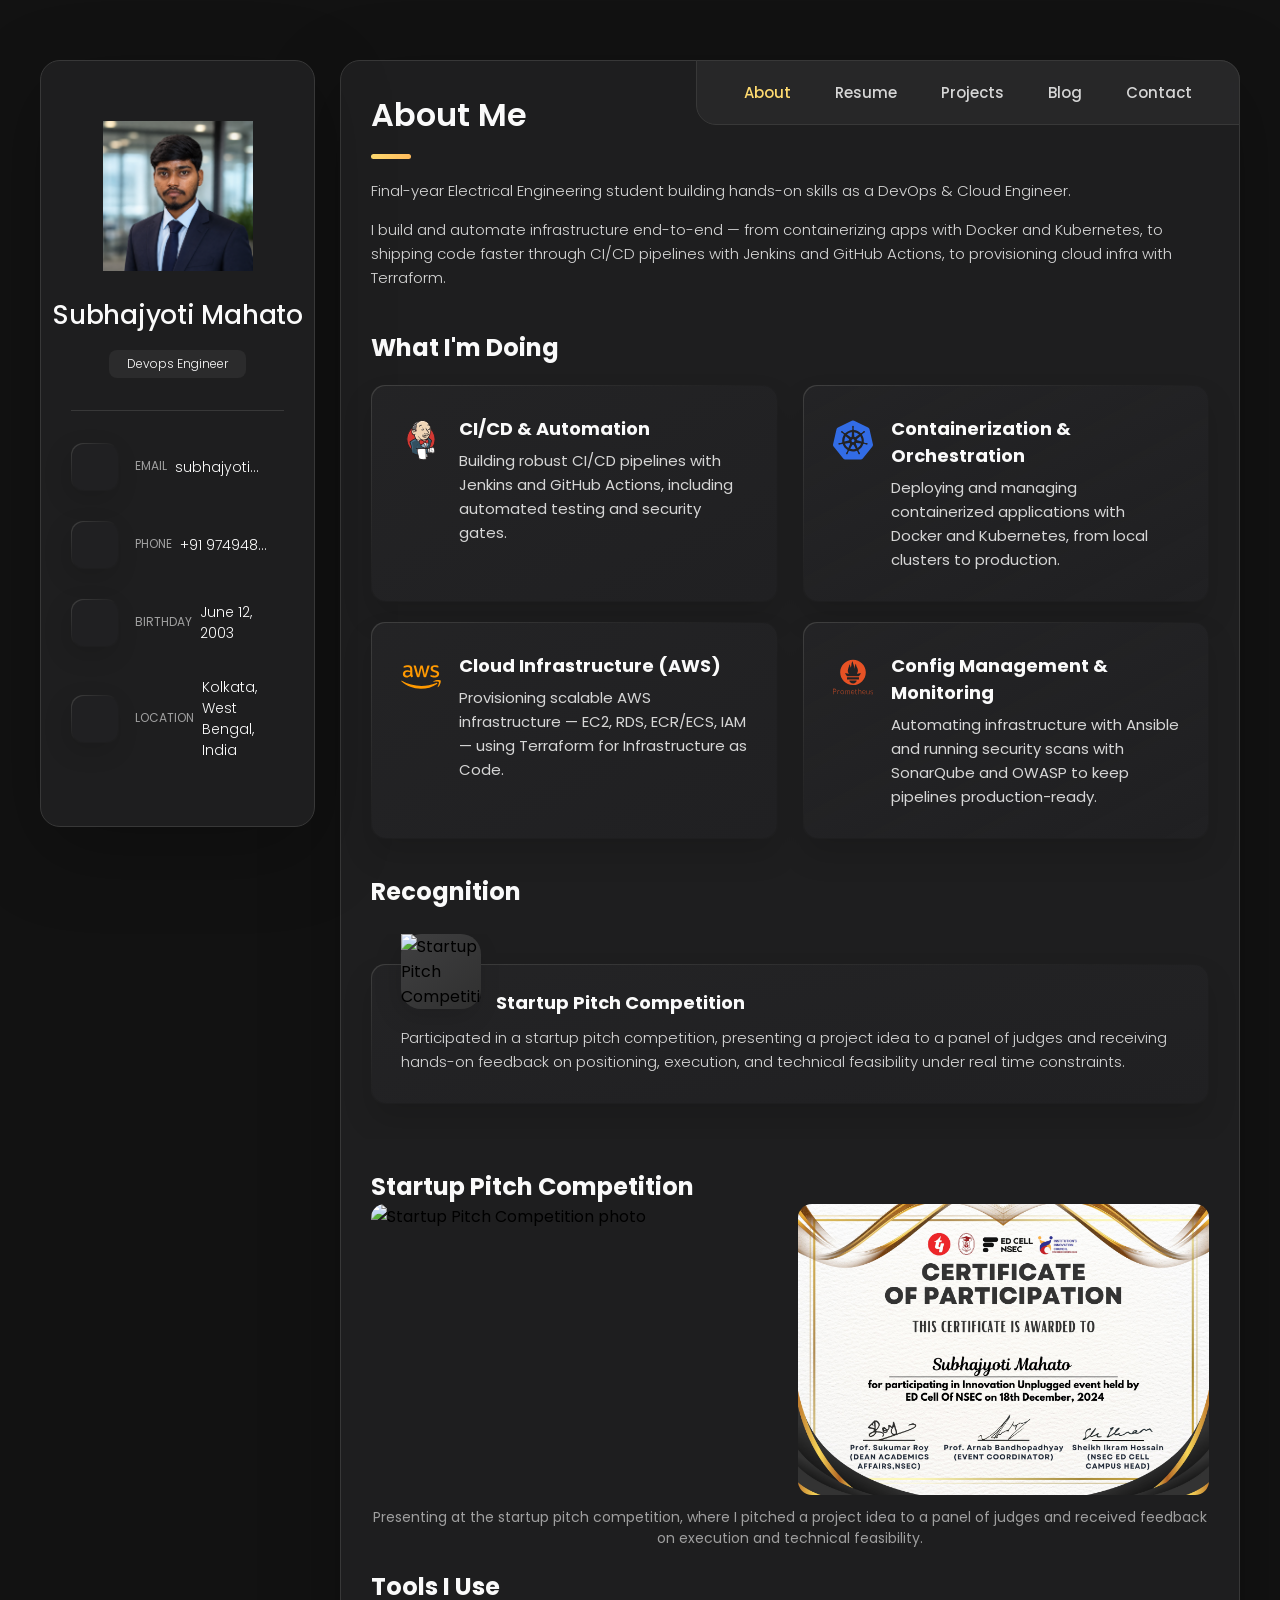
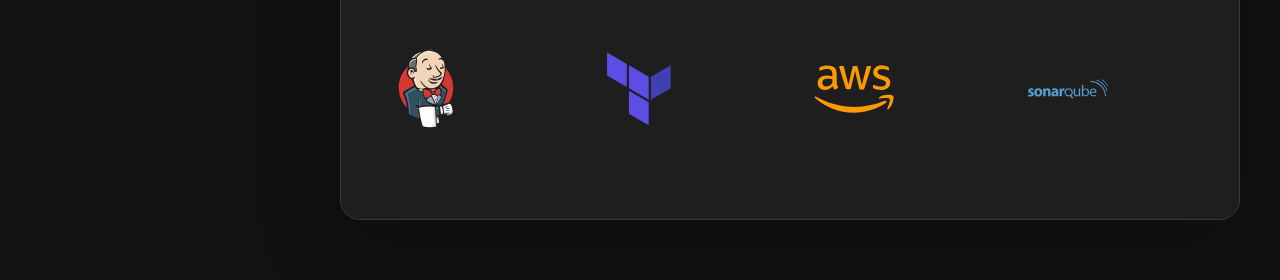
==== vcard-personal-portfolio/index.html @ 26a9a324 "Initial commit" ====
<!DOCTYPE html>
<html lang="en">

<head>
  <meta charset="UTF-8">
  <meta http-equiv="X-UA-Compatible" content="IE=edge">
  <meta name="viewport" content="width=device-width, initial-scale=1.0">
  <title>Subhajyoti Mahato - Personal Portfolio</title>

  <!--
    - favicon
  -->
  <link rel="shortcut icon" href="./assets/images/DP.png" type="image/x-icon">

  <!--
    - custom css link
  -->
  <link rel="stylesheet" href="./assets/css/style.css">

  <!--
    - google font link
  -->
  <link rel="preconnect" href="https://fonts.googleapis.com">
  <link rel="preconnect" href="https://fonts.gstatic.com" crossorigin>
  <link href="https://fonts.googleapis.com/css2?family=Poppins:wght@300;400;500;600&display=swap" rel="stylesheet">
</head>

<body>

  <!--
    - #MAIN
  -->

  <main>

    <!--
      - #SIDEBAR
    -->

    <aside class="sidebar" data-sidebar>

      <div class="sidebar-info">

        <figure class="avatar-box">
          <img src="./assets/images/DP.png" alt="Subhajyoti Mahato" width="80">
        </figure>

        <div class="info-content">
          <h1 class="name" title="Subhajyoti Mahato">Subhajyoti Mahato</h1>

          <p class="title">Devops Engineer</p>
        </div>

        <button class="info_more-btn" data-sidebar-btn>
          <span>Show Contacts</span>

          <ion-icon name="chevron-down"></ion-icon>
        </button>

      </div>

      <div class="sidebar-info_more">

        <div class="separator"></div>

        <ul class="contacts-list">

          <li class="contact-item">

            <div class="icon-box">
              <ion-icon name="mail-outline"></ion-icon>
            </div>

            <div class="contact-info">
              <p class="contact-title">Email</p>

              <a href="mailto:subhajyotimahatoofficial@gmail.com" class="contact-link">subhajyotimahatoofficial@gmail.com</a>

              <button class="copy-btn" onclick="copyEmail(this)" aria-label="Copy email address">
                <ion-icon name="copy-outline"></ion-icon>
              </button>
            </div>

          </li>

          <li class="contact-item">

            <div class="icon-box">
              <ion-icon name="phone-portrait-outline"></ion-icon>
            </div>

            <div class="contact-info">
              <p class="contact-title">Phone</p>

              <a href="tel:+919749483352" class="contact-link">+91 9749483352</a>

              <button class="copy-btn" onclick="copyPhone(this)" aria-label="Copy phone number">
                <ion-icon name="copy-outline"></ion-icon>
              </button>
            </div>

          </li>

          <li class="contact-item">

            <div class="icon-box">
              <ion-icon name="calendar-outline"></ion-icon>
            </div>

            <div class="contact-info">
              <p class="contact-title">Birthday</p>

              <time datetime="2003-06-12">June 12, 2003</time>
            </div>

          </li>

          <li class="contact-item">

            <div class="icon-box">
              <ion-icon name="location-outline"></ion-icon>
            </div>

            <div class="contact-info">
              <p class="contact-title">Location</p>

              <address>Kolkata, West Bengal, India</address>
            </div>

          </li>

        </ul>

        <div class="separator"></div>

        <ul class="social-list">

          <li class="social-item">
            <a href="https://github.com/Subhajyotioo7" target="_blank" class="social-link">
              <ion-icon name="logo-github"></ion-icon>
            </a>
          </li>

          <li class="social-item">
            <a href="https://www.linkedin.com/in/subhajyoti-mahato-24a355325/" target="_blank" class="social-link">
              <ion-icon name="logo-linkedin"></ion-icon>
            </a>
          </li>

          <li class="social-item">
            <a href="https://x.com/your-x-username" target="_blank" class="social-link">
              <ion-icon name="logo-twitter"></ion-icon>
            </a>
          </li>

        </ul>

      </div>

    </aside>





    <!--
      - #main-content
    -->

    <div class="main-content">

      <!--
        - #NAVBAR
      -->

      <nav class="navbar">

        <ul class="navbar-list">

          <li class="navbar-item">
            <button class="navbar-link  active" data-nav-link>About</button>
          </li>

          <li class="navbar-item">
            <button class="navbar-link" data-nav-link>Resume</button>
          </li>

          <li class="navbar-item">
            <button class="navbar-link" data-nav-link>Projects</button>
          </li>

          <li class="navbar-item">
            <button class="navbar-link" data-nav-link>Blog</button>
          </li>

          <li class="navbar-item">
            <button class="navbar-link" data-nav-link>Contact</button>
          </li>

        </ul>

      </nav>





      <!--
        - #ABOUT
      -->

      <article class="about  active" data-page="about">

        <header>
          <h2 class="h2 article-title">About me</h2>
        </header>

        <section class="about-text">
          <p>
            Final-year Electrical Engineering student building hands-on skills as a DevOps & Cloud Engineer.
          </p>

          <p>
            I build and automate infrastructure end-to-end — from containerizing apps with Docker and Kubernetes, to 
            shipping code faster through CI/CD pipelines with
            Jenkins and GitHub Actions, to provisioning cloud infra with Terraform.
          </p>
        </section>


        <!--
          - service
        -->

        <section class="service">

          <h3 class="h3 service-title">What i'm doing</h3>

          <ul class="service-list">

            <li class="service-item">

              <div class="service-icon-box">
                <img src="./assets/images/icon-cicd.svg" alt="CI/CD icon" width="40">
              </div>

              <div class="service-content-box">
                <h4 class="h4 service-item-title">CI/CD & Automation</h4>

                <p class="service-item-text">
                  Building robust CI/CD pipelines with Jenkins and GitHub Actions, including automated testing and security gates.
                </p>
              </div>

            </li>

            <li class="service-item">

              <div class="service-icon-box">
                <img src="./assets/images/icon-docker.svg" alt="Docker and Kubernetes icon" width="40">
              </div>

              <div class="service-content-box">
                <h4 class="h4 service-item-title">Containerization & Orchestration</h4>

                <p class="service-item-text">
                  Deploying and managing containerized applications with Docker and Kubernetes, from local clusters to production.
                </p>
              </div>

            </li>

            <li class="service-item">

              <div class="service-icon-box">
                <img src="./assets/images/icon-aws.svg" alt="AWS cloud icon" width="40">
              </div>

              <div class="service-content-box">
                <h4 class="h4 service-item-title">Cloud Infrastructure (AWS)</h4>

                <p class="service-item-text">
                  Provisioning scalable AWS infrastructure — EC2, RDS, ECR/ECS, IAM — using Terraform for Infrastructure as Code.
                </p>
              </div>

            </li>

            <li class="service-item">

              <div class="service-icon-box">
                <img src="./assets/images/icon-ansible.svg" alt="Ansible automation icon" width="40">
              </div>

              <div class="service-content-box">
                <h4 class="h4 service-item-title">Config Management & Monitoring</h4>

                <p class="service-item-text">
                  Automating infrastructure with Ansible and running security scans with SonarQube and OWASP to keep pipelines production-ready.
                </p>
              </div>

            </li>

          </ul>

        </section>


        <!--
          - testimonials
        -->

        <section class="testimonials">

          <h3 class="h3 testimonials-title">Recognition</h3>

          <ul class="testimonials-list has-scrollbar">

            <li class="testimonials-item">
              <div class="content-card" data-testimonials-item>

                <figure class="testimonials-avatar-box">
                  <img src="./assets/images/pitch-cert.jpg" alt="Startup Pitch Competition" width="60" data-testimonials-avatar>
                </figure>

                <h4 class="h4 testimonials-item-title" data-testimonials-title>Startup Pitch Competition</h4>

                <div class="testimonials-text" data-testimonials-text>
                  <p>
                    Participated in a startup pitch competition, presenting a project idea to a panel of judges and receiving hands-on feedback on positioning, execution, and technical feasibility under real time constraints.
                  </p>
                </div>

              </div>
            </li>

          </ul>

        </section>


        <!--
          - testimonials modal
        -->

        <div class="modal-container" data-modal-container>

          <div class="overlay" data-overlay></div>

          <section class="testimonials-modal">

            <button class="modal-close-btn" data-modal-close-btn>
              <ion-icon name="close-outline"></ion-icon>
            </button>

            <div class="modal-img-wrapper">
              <figure class="modal-avatar-box">
                <img src="./assets/images/certificate.jpg" alt="Startup Pitch Competition" width="80" data-modal-img>
              </figure>

              <img src="./assets/images/icon-quote.svg" alt="quote icon">
            </div>

            <div class="modal-content">

              <h4 class="h3 modal-title" data-modal-title>Startup Pitch Competition</h4>

              <time datetime="2026-08-15">2026</time>

              <div data-modal-text>
                <p>
                  Participated in a startup pitch competition, presenting a project idea to a panel of judges and receiving hands-on feedback on positioning, execution, and technical feasibility under real time constraints.
                </p>
              </div>

            </div>

          </section>

        </div>

        <!--
          - poto section
        -->

        <section class="pitch-photo">

          <h3 class="h3 pitch-photo-title">Startup Pitch Competition</h3>

          <div class="pitch-photo-grid">

            <figure class="pitch-photo-box">
              <img src="./assets/images/pitch-photo.jpg" alt="Startup Pitch Competition photo" loading="lazy">
            </figure>

            <figure class="pitch-photo-box">
              <img src="./assets/images/certificate.jpg" alt="Startup Pitch Competition certificate" loading="lazy">
            </figure>

          </div>

          <p class="pitch-photo-text">
            Presenting at the startup pitch competition, where I pitched a project idea to a panel of judges and received feedback on execution and technical feasibility.
          </p>

        </section>


        <!--
          - clients
        -->

        <section class="clients">

          <h3 class="h3 clients-title">Tools I Use</h3>

          <ul class="clients-list has-scrollbar">

            <li class="clients-item">
              <a href="#">
                <img src="./assets/images/icon-cicd.svg" alt="client logo">
              </a>
            </li>

            <li class="clients-item">
              <a href="#">
                <img src="./assets/images/terraform.svg" alt="client logo">
              </a>
            </li>

            <li class="clients-item">
              <a href="#">
                <img src="./assets/images/icon-aws.svg" alt="client logo">
              </a>
            </li>

            <li class="clients-item">
              <a href="#">
                <img src="./assets/images/sonarqube.svg" alt="client logo">
              </a>
            </li>

            <li class="clients-item">
              <a href="#">
                <img src="./assets/images/git.svg" alt="client logo">
              </a>
            </li>

            <li class="clients-item">
              <a href="#">
                <img src="./assets/images/docker.svg" alt="client logo">
              </a>
            </li>

            <li class="clients-item">
              <a href="#">
                <img src="./assets/images/ansible.svg" alt="client logo">
              </a>
            </li>

            <li class="clients-item">
              <a href="#">
                <img src="./assets/images/grafana.svg" alt="client logo">
              </a>
            </li>

            <li class="clients-item">
              <a href="#">
                <img src="./assets/images/gitlab.svg" alt="client logo">
              </a>
            </li>

          </ul>

        </section>

      </article>





      <!--
        - #RESUME
      -->

      <article class="resume" data-page="resume">

        <header>
          <h2 class="h2 article-title">Resume</h2>
        </header>

        <section class="timeline">

          <div class="title-wrapper">
            <div class="icon-box">
              <ion-icon name="book-outline"></ion-icon>
            </div>

            <h3 class="h3">Education</h3>
          </div>

          <ol class="timeline-list">

            <li class="timeline-item">

              <h4 class="h4 timeline-item-title">Netaji Subhash Engineering College</h4>

              <span>2023 — 2027</span>

              <p class="timeline-text">
                B.Tech in Electrical Engineering, MAKAUT.  self-driven focus on DevOps and cloud infrastructure.
                exceptur.
              </p>

            </li>


          </ol>

        </section>

        <section class="timeline">

          <div class="title-wrapper">
            <div class="icon-box">
              <ion-icon name="book-outline"></ion-icon>
            </div>

            <h3 class="h3">Experience</h3>
          </div>

          <ol class="timeline-list">

            <li class="timeline-item">

              <h4 class="h4 timeline-item-title">Full-Stack & DevOps Projects</h4>

              <span>2025 — Present</span>

              <p class="timeline-text">
                Built and deployed a real-time MERN chat app on Kubernetes (3-tier architecture), a Jenkins 
                CI/CD pipeline with SonarQube/OWASP scanning, and a Terraform + GitHub Actions pipeline
                 for AWS EC2.
              </p>

            </li>

            <li class="timeline-item">

              <h4 class="h4 timeline-item-title">Self-Initiated Builds</h4>

              <span>2024 — 2025</span>

              <p class="timeline-text">
                Developed Django + React projects, Ansible automation for AWS EC2 worker nodes, and 
                infrastructure-as-code deployments using S3 remote state and DynamoDB locking.
              </p>

            </li>


          </ol>

        </section>

        <section class="skill">

          <h3 class="h3 skills-title">My skills</h3>

          <ul class="skills-list content-card">

            <li class="skills-item">

              <div class="title-wrapper">
                <h5 class="h5">Docker & Kubernetes</h5>
                <data value="85">85%</data>
              </div>

              <div class="skill-progress-bg">
                <div class="skill-progress-fill" style="width: 85%;"></div>
              </div>

            </li>

            <li class="skills-item">

              <div class="title-wrapper">
                <h5 class="h5">CI/CD (Jenkins, GitHub Actions)</h5>
                <data value="80">80%</data>
              </div>

              <div class="skill-progress-bg">
                <div class="skill-progress-fill" style="width: 80%;"></div>
              </div>

            </li>

            <li class="skills-item">

              <div class="title-wrapper">
                <h5 class="h5">AWS Cloud (EC2, RDS, ECR/ECS/EKS, IAM)</h5>
                <data value="75">75%</data>
              </div>

              <div class="skill-progress-bg">
                <div class="skill-progress-fill" style="width: 75%;"></div>
              </div>

            </li>

            <li class="skills-item">

              <div class="title-wrapper">
                <h5 class="h5">Terraform & Ansible</h5>
                <data value="70">70%</data>
              </div>

              <div class="skill-progress-bg">
                <div class="skill-progress-fill" style="width: 70%;"></div>
              </div>

            </li>

          </ul>

        </section>

      </article>





      <!--
        - #projects Section
      -->

      <article class="projects" data-page="projects">

        <header>
          <h2 class="h2 article-title">Projects</h2>
        </header>

        <section class="projects">

          <ul class="filter-list">

            <li class="filter-item">
              <button class="active" data-filter-btn>All</button>
            </li>

            <li class="filter-item">
              <button data-filter-btn>CI/CD</button>
            </li>

            <li class="filter-item">
              <button data-filter-btn>Cloud & Infra</button>
            </li>

            <li class="filter-item">
              <button data-filter-btn>Containers</button>
            </li>

          </ul>

          <div class="filter-select-box">

            <button class="filter-select" data-select>

              <div class="select-value" data-selecct-value>Select category</div>

              <div class="select-icon">
                <ion-icon name="chevron-down"></ion-icon>
              </div>

            </button>

            <ul class="select-list">

              <li class="select-item">
                <button data-select-item>All</button>
              </li>

              <li class="select-item">
                <button data-select-item>CI/CD</button>
              </li>

              <li class="select-item">
                <button data-select-item>Cloud & Infra</button>
              </li>

              <li class="select-item">
                <button data-select-item>Containers</button>
              </li>

            </ul>

          </div>

          <ul class="project-list">

            <li class="project-item active" data-filter-item data-category="containers">
              <div class="project-card"
                  data-modal-trigger
                  data-title="Full-Stack Chat App"
                  data-desc="A real-time chat application built with the MERN stack, deployed on Kubernetes using kind. Features live messaging, authentication, and containerized microservices architecture."
                  data-github="https://github.com/Subhajyotioo7/full-stack_chatApp"
                  data-live="https://full-stack-chat-app-xi.vercel.app/">

                <figure class="project-img">
                  <div class="project-item-icon-box">
                    <a href="https://full-stack-chat-app-xi.vercel.app/" target="_blank" rel="noopener noreferrer" title="Live Demo">
                      <ion-icon name="eye-outline"></ion-icon>
                    </a>
                    <a href="https://github.com/Subhajyotioo7/full-stack_chatApp" target="_blank" rel="noopener noreferrer" title="GitHub Repo">
                      <ion-icon name="logo-github"></ion-icon>
                    </a>
                  </div>

                  <img src="./assets/images/project-1-chat.png" alt="full-stack chat app" loading="lazy">
                </figure>

                <h3 class="project-title">Full-Stack Chat App</h3>
                <p class="project-category">Containers</p>

              </div>
            </li>

          </ul>

          <!-- Modal (place once, outside the project-list, near end of body) -->
          <div class="project-modal" data-project-modal>
            <div class="project-modal-overlay" data-modal-close></div>
            <div class="project-modal-content">
              <button class="project-modal-close" data-modal-close>
                <ion-icon name="close-outline"></ion-icon>
              </button>

              <h3 class="project-modal-title" data-modal-title>Title</h3>
              <p class="project-modal-desc" data-modal-desc>Description</p>

              <div class="project-modal-links">
                <a href="#" class="modal-btn github-btn" data-modal-github target="_blank" rel="noopener noreferrer">
                  <ion-icon name="logo-github"></ion-icon>
                  <span>GitHub</span>
                </a>
                <a href="#" class="modal-btn live-btn" data-modal-live target="_blank" rel="noopener noreferrer">
                  <ion-icon name="open-outline"></ion-icon>
                  <span>Live Demo</span>
                </a>
              </div>
            </div>
          </div>

        </section>

      </article>

      <!--
        - #BLOG
      -->

      <article class="blog" data-page="blog">

        <header>
          <h2 class="h2 article-title">Blog</h2>
        </header>

        <section class="blog-posts">

          <ul class="blog-posts-list">


            <li class="blog-post-item">
              <a href="https://blog-pci-dss-cicd-pipeline.blogspot.com/" target="_blank" rel="noopener noreferrer">

                <figure class="blog-banner-box">
                  <img src="./assets/images/blog-1.jpg" alt="Building a PCI-DSS Compliant CI/CD Pipeline" loading="lazy">
                </figure>

                <div class="blog-content">

                  <div class="blog-meta">
                    <p class="blog-category">DevOps</p>

                    <span class="dot"></span>

                    <time datetime="2026-08-17">Aug 17, 2026</time>
                  </div>

                  <h3 class="h3 blog-item-title">Building a PCI-DSS Compliant CI/CD Pipeline</h3>

                  <p class="blog-text">
                    Designing a production-grade CI/CD pipeline with blue-green deployments, SAST/DAST gates, and RBI/PCI-DSS compliance mapping for a fintech banking system.
                  </p>

                </div>

              </a>
            </li>


          </ul>

        </section>

      </article>





      <!--
        - #CONTACT
      -->

      <article class="contact" data-page="contact">

        <header>
          <h2 class="h2 article-title">Contact</h2>
        </header>


        <section class="contact-form">

          <h3 class="h3 form-title">Contact Form</h3>

          <form action="#" class="form" data-form>

            <div class="input-wrapper">
              <input type="text" name="fullname" class="form-input" placeholder="Full name" required data-form-input>

              <input type="email" name="email" class="form-input" placeholder="Email address" required data-form-input>
            </div>

            <textarea name="message" class="form-input" placeholder="Your Message" required data-form-input></textarea>

            <button class="form-btn" type="submit" disabled data-form-btn>
              <ion-icon name="paper-plane"></ion-icon>
              <span>Send Message</span>
            </button>

          </form>


        </section>

      </article>

    </div>

  </main>






  <!--
    - custom js link
  -->
  <script src="./assets/js/script.js"></script>

  <!--
    - ionicon link
  -->
  <script type="module" src="https://unpkg.com/ionicons@5.5.2/dist/ionicons/ionicons.esm.js"></script>
  <script nomodule src="https://unpkg.com/ionicons@5.5.2/dist/ionicons/ionicons.js"></script>

</body>

</html>
---- vcard-personal-portfolio/assets/css/style.css ----
/*-----------------------------------*\
  #style.css
\*-----------------------------------*/


/**
 * copyright 2022 @codewithsadee
 */





/*-----------------------------------*\
  #CUSTOM PROPERTY
\*-----------------------------------*/

:root {

  /**
   * colors
   */

  /* gradient */

  --bg-gradient-onyx: linear-gradient(
    to bottom right, 
    hsl(240, 1%, 25%) 3%, 
    hsl(0, 0%, 19%) 97%
  );
  --bg-gradient-jet: linear-gradient(
    to bottom right, 
    hsla(240, 1%, 18%, 0.251) 0%, 
    hsla(240, 2%, 11%, 0) 100%
  ), hsl(240, 2%, 13%);
  --bg-gradient-yellow-1: linear-gradient(
    to bottom right, 
    hsl(45, 100%, 71%) 0%, 
    hsla(36, 100%, 69%, 0) 50%
  );
  --bg-gradient-yellow-2: linear-gradient(
    135deg, 
    hsla(45, 100%, 71%, 0.251) 0%, 
    hsla(35, 100%, 68%, 0) 59.86%
  ), hsl(240, 2%, 13%);
  --border-gradient-onyx: linear-gradient(
    to bottom right, 
    hsl(0, 0%, 25%) 0%, 
    hsla(0, 0%, 25%, 0) 50%
  );
  --text-gradient-yellow: linear-gradient(
    to right, 
    hsl(45, 100%, 72%), 
    hsl(35, 100%, 68%)
  );

  /* solid */

  --jet: hsl(0, 0%, 22%);
  --onyx: hsl(240, 1%, 17%);
  --eerie-black-1: hsl(240, 2%, 13%);
  --eerie-black-2: hsl(240, 2%, 12%);
  --smoky-black: hsl(0, 0%, 7%);
  --white-1: hsl(0, 0%, 100%);
  --white-2: hsl(0, 0%, 98%);
  --orange-yellow-crayola: hsl(45, 100%, 72%);
  --vegas-gold: hsl(45, 54%, 58%);
  --light-gray: hsl(0, 0%, 84%);
  --light-gray-70: hsla(0, 0%, 84%, 0.7);
  --bittersweet-shimmer: hsl(0, 43%, 51%);

  /**
   * typography
   */

  /* font-family */
  --ff-poppins: 'Poppins', sans-serif;

  /* font-size */
  --fs-1: 24px;
  --fs-2: 18px;
  --fs-3: 17px;
  --fs-4: 16px;
  --fs-5: 15px;
  --fs-6: 14px;
  --fs-7: 13px;
  --fs-8: 11px;

  /* font-weight */
  --fw-300: 300;
  --fw-400: 400;
  --fw-500: 500;
  --fw-600: 600;

  /**
   * shadow
   */
  
  --shadow-1: -4px 8px 24px hsla(0, 0%, 0%, 0.25);
  --shadow-2: 0 16px 30px hsla(0, 0%, 0%, 0.25);
  --shadow-3: 0 16px 40px hsla(0, 0%, 0%, 0.25);
  --shadow-4: 0 25px 50px hsla(0, 0%, 0%, 0.15);
  --shadow-5: 0 24px 80px hsla(0, 0%, 0%, 0.25);

  /**
   * transition
   */

  --transition-1: 0.25s ease;
  --transition-2: 0.5s ease-in-out;

}





/*-----------------------------------*\
  #RESET
\*-----------------------------------*/

*, *::before, *::after {
  margin: 0;
  padding: 0;
  box-sizing: border-box;
}

a { text-decoration: none; }

li { list-style: none; }

img, ion-icon, a, button, time, span { display: block; }

button {
  font: inherit;
  background: none;
  border: none;
  text-align: left;
  cursor: pointer;
}

input, textarea {
  display: block;
  width: 100%;
  background: none;
  font: inherit;
}

::selection {
  background: var(--orange-yellow-crayola);
  color: var(--smoky-black);
}

:focus { outline-color: var(--orange-yellow-crayola); }

html { font-family: var(--ff-poppins); }

body { background: var(--smoky-black); }





/*-----------------------------------*\
  #REUSED STYLE
\*-----------------------------------*/

.sidebar,
article {
  background: var(--eerie-black-2);
  border: 1px solid var(--jet);
  border-radius: 20px;
  padding: 15px;
  box-shadow: var(--shadow-1);
  z-index: 1;
}

.separator {
  width: 100%;
  height: 1px;
  background: var(--jet);
  margin: 16px 0;
}

.icon-box {
  position: relative;
  background: var(--border-gradient-onyx);
  width: 30px;
  height: 30px;
  border-radius: 8px;
  display: flex;
  justify-content: center;
  align-items: center;
  font-size: 16px;
  color: var(--orange-yellow-crayola);
  box-shadow: var(--shadow-1);
  z-index: 1;
}

.icon-box::before {
  content: "";
  position: absolute;
  inset: 1px;
  background: var(--eerie-black-1);
  border-radius: inherit;
  z-index: -1;
}

.icon-box ion-icon { --ionicon-stroke-width: 35px; }

article { display: none; }

article.active {
  display: block;
  animation: fade 0.5s ease backwards;
}

@keyframes fade {
  0% { opacity: 0; }
  100% { opacity: 1; }
}

.h2,
.h3,
.h4,
.h5 {
  color: var(--white-2);
  text-transform: capitalize;
}

.h2 { font-size: var(--fs-1); }

.h3 { font-size: var(--fs-2); }

.h4 { font-size: var(--fs-4); }

.h5 {
  font-size: var(--fs-7);
  font-weight: var(--fw-500);
}

.article-title {
  position: relative;
  padding-bottom: 7px;
}

.article-title::after {
  content: "";
  position: absolute;
  bottom: 0;
  left: 0;
  width: 30px;
  height: 3px;
  background: var(--text-gradient-yellow);
  border-radius: 3px;
}

.has-scrollbar::-webkit-scrollbar {
  width: 5px; /* for vertical scrollbar */
  height: 5px; /* for horizontal scrollbar */
}

.has-scrollbar::-webkit-scrollbar-track {
  background: var(--onyx);
  border-radius: 5px;
}

.has-scrollbar::-webkit-scrollbar-thumb {
  background: var(--orange-yellow-crayola);
  border-radius: 5px;
}

.has-scrollbar::-webkit-scrollbar-button { width: 20px; }

.content-card {
  position: relative;
  background: var(--border-gradient-onyx);
  padding: 15px;
  padding-top: 45px;
  border-radius: 14px;
  box-shadow: var(--shadow-2);
  cursor: pointer;
  z-index: 1;
}

.content-card::before {
  content: "";
  position: absolute;
  inset: 1px;
  background: var(--bg-gradient-jet);
  border-radius: inherit;
  z-index: -1;
}





/*-----------------------------------*\
  #MAIN
\*-----------------------------------*/

main {
  margin: 15px 12px;
  margin-bottom: 75px;
  min-width: 259px;
}





/*-----------------------------------*\
  #SIDEBAR
\*-----------------------------------*/

.sidebar {
  margin-bottom: 15px;
  max-height: 112px;
  overflow: hidden;
  transition: var(--transition-2);
}

.sidebar.active { max-height: 405px; }

.sidebar-info {
  position: relative;
  display: flex;
  justify-content: flex-start;
  align-items: center;
  gap: 15px;
}

.avatar-box {
  background: var(--bg-gradient-onyx);
  border-radius: 20px;
}

.info-content .name {
  color: var(--white-2);
  font-size: var(--fs-3);
  font-weight: var(--fw-500);
  letter-spacing: -0.25px;
  margin-bottom: 10px;
}

.info-content .title {
  color: var(--white-1);
  background: var(--onyx);
  font-size: var(--fs-8);
  font-weight: var(--fw-300);
  width: max-content;
  padding: 3px 12px;
  border-radius: 8px;
}

.info_more-btn {
  position: absolute;
  top: -15px;
  right: -15px;
  border-radius: 0 15px;
  font-size: 13px;
  color: var(--orange-yellow-crayola);
  background: var(--border-gradient-onyx);
  padding: 10px;
  box-shadow: var(--shadow-2);
  transition: var(--transition-1);
  z-index: 1;
}

.info_more-btn::before {
  content: "";
  position: absolute;
  inset: 1px;
  border-radius: inherit;
  background: var(--bg-gradient-jet);
  transition: var(--transition-1);
  z-index: -1;
}

.info_more-btn:hover,
.info_more-btn:focus { background: var(--bg-gradient-yellow-1); }

.info_more-btn:hover::before,
.info_more-btn:focus::before { background: var(--bg-gradient-yellow-2); }

.info_more-btn span { display: none; }

.sidebar-info_more {
  opacity: 0;
  visibility: hidden;
  transition: var(--transition-2);
}

.sidebar.active .sidebar-info_more {
  opacity: 1;
  visibility: visible;
}

.contacts-list {
  display: grid;
  grid-template-columns: 1fr;
  gap: 16px;
}

.contact-item {
  min-width: 100%;
  display: flex;
  align-items: center;
  gap: 16px;
}

.contact-info {
  max-width: calc(100% - 46px);
  width: calc(100% - 46px);
}

.contact-title {
  color: var(--light-gray-70);
  font-size: var(--fs-8);
  text-transform: uppercase;
  margin-bottom: 2px;
}

.contact-info :is(.contact-link, time, address) {
  color: var(--white-2);
  font-size: var(--fs-7);
}

.contact-info address { font-style: normal; }

.social-list {
  display: flex;
  justify-content: flex-start;
  align-items: center;
  gap: 15px;
  padding-bottom: 4px;
  padding-left: 7px;
}

.social-item .social-link {
  color: var(--light-gray-70);
  font-size: 18px;
}


.social-item .social-link:hover { color: var(--light-gray); }





/*-----------------------------------*\
  #NAVBAR
\*-----------------------------------*/

.navbar {
  position: fixed;
  bottom: 0;
  left: 0;
  width: 100%;
  background: hsla(240, 1%, 17%, 0.75);
  backdrop-filter: blur(10px);
  border: 1px solid var(--jet);
  border-radius: 12px 12px 0 0;
  box-shadow: var(--shadow-2);
  z-index: 5;
}

.navbar-list {
  display: flex;
  flex-wrap: wrap;
  justify-content: center;
  align-items: center;
  padding: 0 10px;
}

.navbar-link {
  color: var(--light-gray);
  font-size: var(--fs-8);
  padding: 20px 7px;
  transition: color var(--transition-1);
}

.navbar-link:hover,
.navbar-link:focus { color: var(--light-gray-70); }

.navbar-link.active { color: var(--orange-yellow-crayola); }





/*-----------------------------------*\
  #ABOUT
\*-----------------------------------*/

.about .article-title { margin-bottom: 15px; }

.about-text {
  color: var(--light-gray);
  font-size: var(--fs-6);
  font-weight: var(--fw-300);
  line-height: 1.6;
}

.about-text p { margin-bottom: 15px; }



/**
 * #service 
 */

.service { margin-bottom: 35px; }

.service-title { margin-bottom: 20px; }

.service-list {
  display: grid;
  grid-template-columns: 1fr;
  gap: 20px;
}

.service-item {
  position: relative;
  background: var(--border-gradient-onyx);
  padding: 20px;
  border-radius: 14px;
  box-shadow: var(--shadow-2);
  z-index: 1;
}

.service-item::before {
  content: "";
  position: absolute;
  inset: 1px;
  background: var(--bg-gradient-jet);
  border-radius: inherit;
  z-index: -1;
}

.service-icon-box { margin-bottom: 10px; }

.service-icon-box img { margin: auto; }

.service-content-box { text-align: center; }

.service-item-title { margin-bottom: 7px; }

.service-item-text {
  color: var(--light-gray);
  font-size: var(--fs-6);
  font-weight: var(--fw-3);
  line-height: 1.6;
}


/**
 * #testimonials 
 */

.testimonials { margin-bottom: 30px; }

.testimonials-title { margin-bottom: 20px; }

.testimonials-list {
  display: flex;
  justify-content: flex-start;
  align-items: flex-start;
  gap: 15px;
  margin: 0 -15px;
  padding: 25px 15px;
  padding-bottom: 35px;
  overflow-x: auto;
  scroll-behavior: smooth;
  overscroll-behavior-inline: contain;
  scroll-snap-type: inline mandatory;
}

.testimonials-item {
  min-width: 100%;
  scroll-snap-align: center;
}

.testimonials-avatar-box {
  position: absolute;
  top: 0;
  left: 0;
  transform: translate(15px, -25px);
  background: var(--bg-gradient-onyx);
  border-radius: 14px;
  box-shadow: var(--shadow-1);
}

.testimonials-item-title { margin-bottom: 7px; }

.testimonials-text {
  color: var(--light-gray);
  font-size: var(--fs-6);
  font-weight: var(--fw-300);
  line-height: 1.6;
  display: -webkit-box;
  line-clamp: 4;
  -webkit-line-clamp: 4;
  -webkit-box-orient: vertical;
  overflow: hidden;
}


/**
 * #testimonials-modal
 */

.modal-container {
  position: fixed;
  top: 0;
  left: 0;
  width: 100%;
  height: 100%;
  display: flex;
  justify-content: center;
  align-items: center;
  overflow-y: auto;
  overscroll-behavior: contain;
  z-index: 20;
  pointer-events: none;
  visibility: hidden;
}

.modal-container::-webkit-scrollbar { display: none; }

.modal-container.active {
  pointer-events: all;
  visibility: visible;
}

.overlay {
  position: fixed;
  top: 0;
  left: 0;
  width: 100%;
  height: 100vh;
  background: hsl(0, 0%, 5%);
  opacity: 0;
  visibility: hidden;
  pointer-events: none;
  z-index: 1;
  transition: var(--transition-1);
}

.overlay.active {
  opacity: 0.8;
  visibility: visible;
  pointer-events: all;
}

.testimonials-modal {
  background: var(--eerie-black-2);
  position: relative;
  padding: 15px;
  margin: 15px 12px;
  border: 1px solid var(--jet);
  border-radius: 14px;
  box-shadow: var(--shadow-5);
  transform: scale(1.2);
  opacity: 0;
  transition: var(--transition-1);
  z-index: 2;
}

.modal-container.active .testimonials-modal {
  transform: scale(1);
  opacity: 1;
}

.modal-close-btn {
  position: absolute;
  top: 15px;
  right: 15px;
  background: var(--onyx);
  border-radius: 8px;
  width: 32px;
  height: 32px;
  display: flex;
  justify-content: center;
  align-items: center;
  color: var(--white-2);
  font-size: 18px;
  opacity: 0.7;
}

.modal-close-btn:hover,
.modal-close-btn:focus { opacity: 1; }

.modal-close-btn ion-icon { --ionicon-stroke-width: 50px; }

.modal-avatar-box {
  background: var(--bg-gradient-onyx);
  width: max-content;
  border-radius: 14px;
  margin-bottom: 15px;
  box-shadow: var(--shadow-2);
}

.modal-img-wrapper > img { display: none; }

.modal-title { margin-bottom: 4px; }

.modal-content time {
  font-size: var(--fs-6);
  color: var(--light-gray-70);
  font-weight: var(--fw-300);
  margin-bottom: 10px;
}

.modal-content p {
  color: var(--light-gray);
  font-size: var(--fs-6);
  font-weight: var(--fw-300);
  line-height: 1.6;
}


/**
 * #clients 
 */

.clients { margin-bottom: 15px; }

.clients-list {
  display: flex;
  justify-content: flex-start;
  align-items: flex-start;
  gap: 15px;
  margin: 0 -15px;
  padding: 25px;
  padding-bottom: 25px;
  overflow-x: auto;
  scroll-behavior: smooth;
  overscroll-behavior-inline: contain;
  scroll-snap-type: inline mandatory;
  scroll-padding-inline: 25px;
}

.clients-item {
  min-width: 50%;
  scroll-snap-align: start;
}

.clients-item img {
  width: 100%;
  /*filter: grayscale(1);*/
  transition: var(--transition-1);
}

.clients-item img:hover { filter: grayscale(0); }





/*-----------------------------------*\
  #RESUME
\*-----------------------------------*/

.article-title { margin-bottom: 30px; }


/**
 * education and experience 
 */

.timeline { margin-bottom: 30px; }

.timeline .title-wrapper {
  display: flex;
  align-items: center;
  gap: 15px;
  margin-bottom: 25px;
}

.timeline-list {
  font-size: var(--fs-6);
  margin-left: 45px;
}

.timeline-item { position: relative; }

.timeline-item:not(:last-child) { margin-bottom: 20px; }

.timeline-item-title {
  font-size: var(--fs-6);
  line-height: 1.3;
  margin-bottom: 7px;
}

.timeline-list span {
  color: var(--vegas-gold);
  font-weight: var(--fw-400);
  line-height: 1.6;
}

.timeline-item:not(:last-child)::before {
  content: "";
  position: absolute;
  top: -25px;
  left: -30px;
  width: 1px;
  height: calc(100% + 50px);
  background: var(--jet);
}

.timeline-item::after {
  content: "";
  position: absolute;
  top: 5px;
  left: -33px;
  height: 6px;
  width: 6px;
  background: var(--text-gradient-yellow);
  border-radius: 50%;
  box-shadow: 0 0 0 4px var(--jet);
}

.timeline-text {
  color: var(--light-gray);
  font-weight: var(--fw-300);
  line-height: 1.6;
}


/**
 * skills 
 */

.skills-title { margin-bottom: 20px; }

.skills-list { padding: 20px; }


.skills-item:not(:last-child) { margin-bottom: 15px; }

.skill .title-wrapper {
  display: flex;
  align-items: center;
  gap: 5px;
  margin-bottom: 8px;
}

.skill .title-wrapper data {
  color: var(--light-gray);
  font-size: var(--fs-7);
  font-weight: var(--fw-300);
}

.skill-progress-bg {
  background: var(--jet);
  width: 100%;
  height: 8px;
  border-radius: 10px;
}

.skill-progress-fill {
  background: var(--text-gradient-yellow);
  height: 100%;
  border-radius: inherit;
}





/*-----------------------------------*\
  #PORTFOLIO
\*-----------------------------------*/

.filter-list { display: none; }

.filter-select-box {
  position: relative;
  margin-bottom: 25px;
}

.filter-select {
  background: var(--eerie-black-2);
  color: var(--light-gray);
  display: flex;
  justify-content: space-between;
  align-items: center;
  width: 100%;
  padding: 12px 16px;
  border: 1px solid var(--jet);
  border-radius: 14px;
  font-size: var(--fs-6);
  font-weight: var(--fw-300);
}

.filter-select.active .select-icon { transform: rotate(0.5turn); }

.select-list {
  background: var(--eerie-black-2);
  position: absolute;
  top: calc(100% + 6px);
  width: 100%;
  padding: 6px;
  border: 1px solid var(--jet);
  border-radius: 14px;
  z-index: 2;
  opacity: 0;
  visibility: hidden;
  pointer-events: none;
  transition: 0.15s ease-in-out;
}

.filter-select.active + .select-list {
  opacity: 1;
  visibility: visible;
  pointer-events: all;
}

.select-item button {
  background: var(--eerie-black-2);
  color: var(--light-gray);
  font-size: var(--fs-6);
  font-weight: var(--fw-300);
  text-transform: capitalize;
  width: 100%;
  padding: 8px 10px;
  border-radius: 8px;
}

.select-item button:hover { --eerie-black-2: hsl(240, 2%, 20%); }

.project-list {
  display: grid;
  grid-template-columns: 1fr;
  gap: 30px;
  margin-bottom: 10px;
}

.project-item { display: none; }

.project-item.active {
  display: block;
  animation: scaleUp 0.25s ease forwards;
}

@keyframes scaleUp {
  0% { transform: scale(0.5); }
  100% { transform: scale(1); }
}

.project-item > a { width: 100%; }

.project-img {
  position: relative;
  width: 100%;
  height: 200px;
  border-radius: 16px;
  overflow: hidden;
  margin-bottom: 15px;
}

.project-img::before {
  content: "";
  position: absolute;
  top: 0;
  left: 0;
  width: 100%;
  height: 100%;
  background: transparent;
  z-index: 1;
  transition: var(--transition-1);
}

.project-item > a:hover .project-img::before { background: hsla(0, 0%, 0%, 0.5); }

.project-item-icon-box {
  --scale: 0.8;

  background: var(--jet);
  color: var(--orange-yellow-crayola);
  position: absolute;
  top: 50%;
  left: 50%;
  transform: translate(-50%, -50%) scale(var(--scale));
  font-size: 20px;
  padding: 18px;
  border-radius: 12px;
  opacity: 0;
  z-index: 1;
  transition: var(--transition-1);
}

.project-item > a:hover .project-item-icon-box {
  --scale: 1;
  opacity: 1;
}

.project-item-icon-box ion-icon { --ionicon-stroke-width: 50px; }

.project-img img {
  width: 100%;
  height: 100%;
  object-fit: cover;
  transition: var(--transition-1);
}

.project-item > a:hover img { transform: scale(1.1); }

.project-title,
.project-category { margin-left: 10px; }

.project-title {
  color: var(--white-2);
  font-size: var(--fs-5);
  font-weight: var(--fw-400);
  text-transform: capitalize;
  line-height: 1.3;
}

.project-category {
  color: var(--light-gray-70);
  font-size: var(--fs-6);
  font-weight: var(--fw-300);
}





/*-----------------------------------*\
  #BLOG
\*-----------------------------------*/

.blog-posts { margin-bottom: 10px; }

.blog-posts-list {
  display: grid;
  grid-template-columns: 1fr;
  gap: 20px;
}

.blog-post-item > a {
  position: relative;
  background: var(--border-gradient-onyx);
  height: 100%;
  box-shadow: var(--shadow-4);
  border-radius: 16px;
  z-index: 1;
}

.blog-post-item > a::before {
  content: "";
  position: absolute;
  inset: 1px;
  border-radius: inherit;
  background: var(--eerie-black-1);
  z-index: -1;
}

.blog-banner-box {
  width: 100%;
  height: 200px;
  border-radius: 12px;
  overflow: hidden;
}

.blog-banner-box img {
  width: 100%;
  height: 100%;
  object-fit: cover;
  transition: var(--transition-1);
}

.blog-post-item > a:hover .blog-banner-box img { transform: scale(1.1); }

.blog-content { padding: 15px; }

.blog-meta {
  display: flex;
  justify-content: flex-start;
  align-items: center;
  gap: 7px;
  margin-bottom: 10px;
}

.blog-meta :is(.blog-category, time) {
  color: var(--light-gray-70);
  font-size: var(--fs-6);
  font-weight: var(--fw-300);
}

.blog-meta .dot {
  background: var(--light-gray-70);
  width: 4px;
  height: 4px;
  border-radius: 4px;
}

.blog-item-title {
  margin-bottom: 10px;
  line-height: 1.3;
  transition: var(--transition-1);
}

.blog-post-item > a:hover .blog-item-title { color: var(--orange-yellow-crayola); }

.blog-text {
  color: var(--light-gray);
  font-size: var(--fs-6);
  font-weight: var(--fw-300);
  line-height: 1.6;
}





/*-----------------------------------*\
  #CONTACT
\*-----------------------------------*/

.mapbox {
  position: relative;
  height: 250px;
  width: 100%;
  border-radius: 16px;
  margin-bottom: 30px;
  border: 1px solid var(--jet);
  overflow: hidden;
}

.mapbox figure { height: 100%; }

.mapbox iframe {
  width: 100%;
  height: 100%;
  border: none;
  /*filter: grayscale(1) invert(1);*/
}

.contact-form { margin-bottom: 10px; }

.form-title { margin-bottom: 20px; }

.input-wrapper {
  display: grid;
  grid-template-columns: 1fr;
  gap: 25px;
  margin-bottom: 25px;
}

.form-input {
  color: var(--white-2);
  font-size: var(--fs-6);
  font-weight: var(--fw-400);
  padding: 13px 20px;
  border: 1px solid var(--jet);
  border-radius: 14px;
  outline: none;
}

.form-input::placeholder { font-weight: var(--fw-500); }

.form-input:focus { border-color: var(--orange-yellow-crayola); }

textarea.form-input {
  min-height: 100px;
  height: 120px;
  max-height: 200px;
  resize: vertical;
  margin-bottom: 25px;
}

textarea.form-input::-webkit-resizer { display: none; }

.form-input:focus:invalid { border-color: var(--bittersweet-shimmer); }

.form-btn {
  position: relative;
  width: 100%;
  background: var(--border-gradient-onyx);
  color: var(--orange-yellow-crayola);
  display: flex;
  justify-content: center;
  align-items: center;
  gap: 10px;
  padding: 13px 20px;
  border-radius: 14px;
  font-size: var(--fs-6);
  text-transform: capitalize;
  box-shadow: var(--shadow-3);
  z-index: 1;
  transition: var(--transition-1);
}

.form-btn::before {
  content: "";
  position: absolute;
  inset: 1px;
  background: var(--bg-gradient-jet);
  border-radius: inherit;
  z-index: -1;
  transition: var(--transition-1);
}

.form-btn ion-icon { font-size: 16px; }

.form-btn:hover { background: var(--bg-gradient-yellow-1); }

.form-btn:hover::before { background: var(--bg-gradient-yellow-2); }

.form-btn:disabled {
  opacity: 0.7;
  cursor: not-allowed;
}

.form-btn:disabled:hover { background: var(--border-gradient-onyx); }

.form-btn:disabled:hover::before { background: var(--bg-gradient-jet); }





/*-----------------------------------*\
  #RESPONSIVE
\*-----------------------------------*/

/**
 * responsive larger than 450px screen
 */

@media (min-width: 450px) {

  /**
   * client
   */

  .clients-item { min-width: calc(33.33% - 10px); }



  /**
   * #PORTFOLIO, BLOG 
   */

  .project-img,
  .blog-banner-box { height: auto; }

}





/**
 * responsive larger than 580px screen
 */

@media (min-width: 580px) {

  /**
   * CUSTOM PROPERTY
   */

  :root {

    /**
     * typography
     */

    --fs-1: 32px;
    --fs-2: 24px;
    --fs-3: 26px;
    --fs-4: 18px;
    --fs-6: 15px;
    --fs-7: 15px;
    --fs-8: 12px;

  }



  /**
   * #REUSED STYLE
   */

  .sidebar, article {
    width: 520px;
    margin-inline: auto;
    padding: 30px;
  }

  .article-title {
    font-weight: var(--fw-600);
    padding-bottom: 15px;
  }

  .article-title::after {
    width: 40px;
    height: 5px;
  }

  .icon-box {
    width: 48px;
    height: 48px;
    border-radius: 12px;
    font-size: 18px;
  }



  /**
   * #MAIN
   */

  main {
    margin-top: 60px;
    margin-bottom: 100px;
  }



  /**
   * #SIDEBAR
   */

  .sidebar {
    max-height: 180px;
    margin-bottom: 30px;
  }

  .sidebar.active { max-height: 584px; }

  .sidebar-info { gap: 25px; }

  .avatar-box { border-radius: 30px; }

  .avatar-box img { width: 120px; }

  .info-content .name { margin-bottom: 15px; }

  .info-content .title { padding: 5px 18px; }

  .info_more-btn {
    top: -30px;
    right: -30px;
    padding: 10px 15px;
  }

  .info_more-btn span {
    display: block;
    font-size: var(--fs-8);
  }

  .info_more-btn ion-icon { display: none; }

  .separator { margin: 32px 0; }

  .contacts-list { gap: 20px; }

  .contact-info {
    max-width: calc(100% - 64px);
    width: calc(100% - 64px);
  }



  /**
   * #NAVBAR
   */

  .navbar { border-radius: 20px 20px 0 0; }

  .navbar-list { gap: 20px; }

  .navbar-link { --fs-8: 14px; }



  /**
   * #ABOUT
   */

  .about .article-title { margin-bottom: 20px; }

  .about-text { margin-bottom: 40px; }

  /* service */

  .service-item {
    display: flex;
    justify-content: flex-start;
    align-items: flex-start;
    gap: 18px;
    padding: 30px;
  }

  .service-icon-box {
    margin-bottom: 0;
    margin-top: 5px;
  }

  .service-content-box { text-align: left; }

  /* testimonials */

  .testimonials-title { margin-bottom: 25px; }

  .testimonials-list {
    gap: 30px;
    margin: 0 -30px;
    padding: 30px;
    padding-bottom: 35px;
  }

  .content-card {
    padding: 30px;
    padding-top: 25px;
  }

  .testimonials-avatar-box {
    transform: translate(30px, -30px);
    border-radius: 20px;
  }

  .testimonials-avatar-box img { width: 80px; }

  .testimonials-item-title {
    margin-bottom: 10px;
    margin-left: 95px;
  }

  .testimonials-text {
    line-clamp: 2;
    -webkit-line-clamp: 2;
  }

  /* testimonials modal */

  .modal-container { padding: 20px; }

  .testimonials-modal {
    display: flex;
    justify-content: flex-start;
    align-items: stretch;
    gap: 25px;
    padding: 30px;
    border-radius: 20px;
  }

  .modal-img-wrapper {
    display: flex;
    flex-direction: column;
    align-items: center;
  }

  .modal-avatar-box {
    border-radius: 18px;
    margin-bottom: 0;
  }

  .modal-avatar-box img { width: 65px; }

  .modal-img-wrapper > img {
    display: block;
    flex-grow: 1;
    width: 35px;
  }

  /* clients */

  .clients-list {
    gap: 50px;
    margin: 0 -30px;
    padding: 45px;
    scroll-padding-inline: 45px;
  }

  .clients-item { min-width: calc(33.33% - 35px); }



  /**
   * #RESUME
   */

  .timeline-list { margin-left: 65px; }

  .timeline-item:not(:last-child)::before { left: -40px; }

  .timeline-item::after {
    height: 8px;
    width: 8px;
    left: -43px;
  }

  .skills-item:not(:last-child) { margin-bottom: 25px; }



  /**
   * #PORTFOLIO, BLOG
   */

  .project-img, .blog-banner-box { border-radius: 16px; }

  .blog-posts-list { gap: 30px; }

  .blog-content { padding: 25px; }



  /**
   * #CONTACT
   */

  .mapbox {
    height: 380px;
    border-radius: 18px;
  }

  .input-wrapper {
    gap: 30px;
    margin-bottom: 30px;
  }

  .form-input { padding: 15px 20px; }

  textarea.form-input { margin-bottom: 30px; }

  .form-btn {
    --fs-6: 16px;
    padding: 16px 20px;
  }

  .form-btn ion-icon { font-size: 18px; }

}





/**
 * responsive larger than 768px screen
 */

@media (min-width: 768px) {

  /**
   * REUSED STYLE
   */

  .sidebar, article { width: 700px; }

  .has-scrollbar::-webkit-scrollbar-button { width: 100px; }



  /**
   * SIDEBAR
   */

  .contacts-list {
    grid-template-columns: 1fr 1fr;
    gap: 30px 15px;
  }



  /**
   * NAVBAR
   */

  .navbar-link { --fs-8: 15px; }



  /**
   * ABOUT
   */

  /* testimonials modal */

  .testimonials-modal {
    gap: 35px;
    max-width: 680px;
  }

  .modal-avatar-box img { width: 80px; }



  /**
   * PORTFOLIO
   */

  .article-title { padding-bottom: 20px; }

  .filter-select-box { display: none; }

  .filter-list {
    display: flex;
    justify-content: flex-start;
    align-items: center;
    gap: 25px;
    padding-left: 5px;
    margin-bottom: 30px;
  }

  .filter-item button {
    color: var(--light-gray);
    font-size: var(--fs-5);
    transition: var(--transition-1);
  }

  .filter-item button:hover { color: var(--light-gray-70); }

  .filter-item button.active { color: var(--orange-yellow-crayola); }

  /* portfolio and blog grid */

  .project-list, .blog-posts-list { grid-template-columns: 1fr 1fr; }



  /**
   * CONTACT
   */

  .input-wrapper { grid-template-columns: 1fr 1fr; }

  .form-btn {
    width: max-content;
    margin-left: auto;
  }
  
}





/**
 * responsive larger than 1024px screen
 */

@media (min-width: 1024px) {

  /**
   * CUSTOM PROPERTY
   */

  :root {

    /**
    * shadow
    */

    --shadow-1: -4px 8px 24px hsla(0, 0%, 0%, 0.125);
    --shadow-2: 0 16px 30px hsla(0, 0%, 0%, 0.125);
    --shadow-3: 0 16px 40px hsla(0, 0%, 0%, 0.125);

  }



  /**
   * REUSED STYLE
   */

  .sidebar, article {
    width: 950px;
    box-shadow: var(--shadow-5);
  }



  /**
   * MAIN 
   */

  main { margin-bottom: 60px; }

  .main-content {
    position: relative;
    width: max-content;
    margin: auto;
  }



  /**
   * NAVBAR
   */

  .navbar {
    position: absolute;
    bottom: auto;
    top: 0;
    left: auto;
    right: 0;
    width: max-content;
    border-radius: 0 20px;
    padding: 0 20px;
    box-shadow: none;
  }

  .navbar-list {
    gap: 30px;
    padding: 0 20px;
  }

  .navbar-link { font-weight: var(--fw-500); }



  /**
   * ABOUT
   */

  /* service */

  .service-list {
    grid-template-columns: 1fr 1fr;
    gap: 20px 25px;
  }

  /* testimonials */

  .testimonials-item { min-width: calc(50% - 15px); }

  /* clients */

  .clients-item { min-width: calc(25% - 38px); }



  /**
   * PORTFOLIO
   */

  .project-list { grid-template-columns: repeat(3, 1fr); }



  /**
   * BLOG
   */

  .blog-banner-box { height: 230px; }

}





/**
 * responsive larger than 1250px screen
 */

@media (min-width: 1250px) {

  /**
   * RESET
   */

  body::-webkit-scrollbar { width: 20px; }

  body::-webkit-scrollbar-track { background: var(--smoky-black); }

  body::-webkit-scrollbar-thumb {
    border: 5px solid var(--smoky-black);
    background: hsla(0, 0%, 100%, 0.1);
    border-radius: 20px;
    box-shadow: inset 1px 1px 0 hsla(0, 0%, 100%, 0.11),
                inset -1px -1px 0 hsla(0, 0%, 100%, 0.11);
  }

  body::-webkit-scrollbar-thumb:hover { background: hsla(0, 0%, 100%, 0.15); }

  body::-webkit-scrollbar-button { height: 60px; }



  /**
   * REUSED STYLE
   */

  .sidebar, article { width: auto; }

  article { min-height: 100%; }



  /**
   * MAIN
   */

  main {
    max-width: 1200px;
    margin-inline: auto;
    display: flex;
    justify-content: center;
    align-items: stretch;
    gap: 25px;
  }

  .main-content {
    min-width: 75%;
    width: 75%;
    margin: 0;
  }



  /**
   * SIDEBAR
   */

  .sidebar {
    position: sticky;
    top: 60px;
    max-height: max-content;
    height: 100%;
    margin-bottom: 0;
    padding-top: 60px;
    z-index: 1;
  }

  .sidebar-info { flex-direction: column; }

  .avatar-box img { width: 150px; }

  .info-content .name {
    white-space: nowrap;
    text-align: center;
  }

  .info-content .title { margin: auto; }

  .info_more-btn { display: none; }

  .sidebar-info_more {
    opacity: 1;
    visibility: visible;
  }

  .contacts-list { grid-template-columns: 1fr; }

  .contact-info :is(.contact-link) {
    white-space: nowrap;
    overflow: hidden;
    text-overflow: ellipsis;
  }

  .contact-info :is(.contact-link, time, address) {
    --fs-7: 14px;
    font-weight: var(--fw-300);
  }

  .separator:last-of-type {
    margin: 15px 0;
    opacity: 0;
  }

  .social-list { justify-content: center; }



  /**
	 * RESUME
	 */

  .timeline-text { max-width: 700px; }

}


/**
 * edit by me subha
 */


.contact-info {
  display: flex;
  align-items: center;
  gap: 8px;
}

.copy-btn {
  background: none;
  border: none;
  cursor: pointer;
  font-size: 16px;
  color: #FFD700;
  display: flex;
  align-items: center;
  padding: 2px;
  outline: none;
  transition: opacity 0.3s ease;
  flex-shrink: 0;
}

.copy-btn:hover {
  opacity: 0.7;
}

.copy-btn:focus {
  outline: none;
}


/* 
  for starup adit subha
*/

.pitch-photo {
  margin-block: 20px;
}

.pitch-photo-grid {
  display: grid;
  grid-template-columns: 1fr 1fr;
  gap: 16px;
}

.pitch-photo-box img {
  width: 100%;
  height: 100%;
  object-fit: cover;
  border-radius: 14px;
  display: block;
}

.pitch-photo-text {
  text-align: center;
  margin-top: 12px;
  color: var(--light-gray-70, #aaa);
  font-size: 14px;
}

@media (max-width: 580px) {
  .pitch-photo-grid {
    grid-template-columns: 1fr;
  }
}

/**
 * for use tooll
 */


.marquee-wrapper {
  overflow: hidden;
  width: 100%;
  position: relative;
}

.marquee-track {
  display: flex;
  gap: 15px;
  width: max-content;
  animation: scroll-left 20s linear infinite;
}

.marquee-wrapper:hover .marquee-track {
  animation-play-state: paused;
}

.clients-item img {
  width: 80px;
  height: 80px;
  object-fit: contain;
  transition: filter 0.3s ease;
}

.clients-item img:hover {
  filter: grayscale(0) opacity(1);
}

@keyframes scroll-left {
  from {
    transform: translateX(0);
  }
  to {
    transform: translateX(-100%);
  }
}



/**
 * projet ot portfolio
 */

.project-item-icon-box {
  display: flex;
  gap: 15px;
  align-items: center;
  justify-content: center;
}

.project-item-icon-box a {
  color: var(--white);
  font-size: 25px;
}

.project-card { cursor: pointer; }

.project-modal {
  display: none;
  position: fixed;
  inset: 0;
  z-index: 999;
  align-items: center;
  justify-content: center;
}

.project-modal.active {
  display: flex;
}

.project-modal-overlay {
  position: absolute;
  inset: 0;
  background: rgba(0, 0, 0, 0.7);
}

.project-modal-content {
  position: relative;
  background: var(--eerie-black-2, #1c1c1c);
  padding: 30px;
  border-radius: 14px;
  max-width: 420px;
  width: 90%;
  z-index: 1;
  animation: modalPop 0.25s ease;
}

@keyframes modalPop {
  from { transform: scale(0.9); opacity: 0; }
  to { transform: scale(1); opacity: 1; }
}

.project-modal-close {
  position: absolute;
  top: 12px;
  right: 12px;
  background: none;
  border: none;
  font-size: 26px;
  color: var(--white, #fff);
  cursor: pointer;
}

.project-modal-title {
  color: var(--white, #fff);
  margin-bottom: 10px;
  font-size: 22px;
}

.project-modal-desc {
  color: var(--light-gray, #b3b3b3);
  font-size: 15px;
  line-height: 1.6;
  margin-bottom: 25px;
}

.project-modal-links {
  display: flex;
  gap: 12px;
}

.modal-btn {
  flex: 1;
  display: flex;
  align-items: center;
  justify-content: center;
  gap: 8px;
  padding: 10px 14px;
  border-radius: 8px;
  font-size: 14px;
  text-decoration: none;
  transition: 0.2s ease;
}

.github-btn {
  background: #24292e;
  color: #fff;
}
.github-btn:hover { background: #3a3f44; }

.live-btn {
  background: var(--orange-yellow-crayola, #ffd700);
  color: #000;
}
.live-btn:hover { opacity: 0.85; }
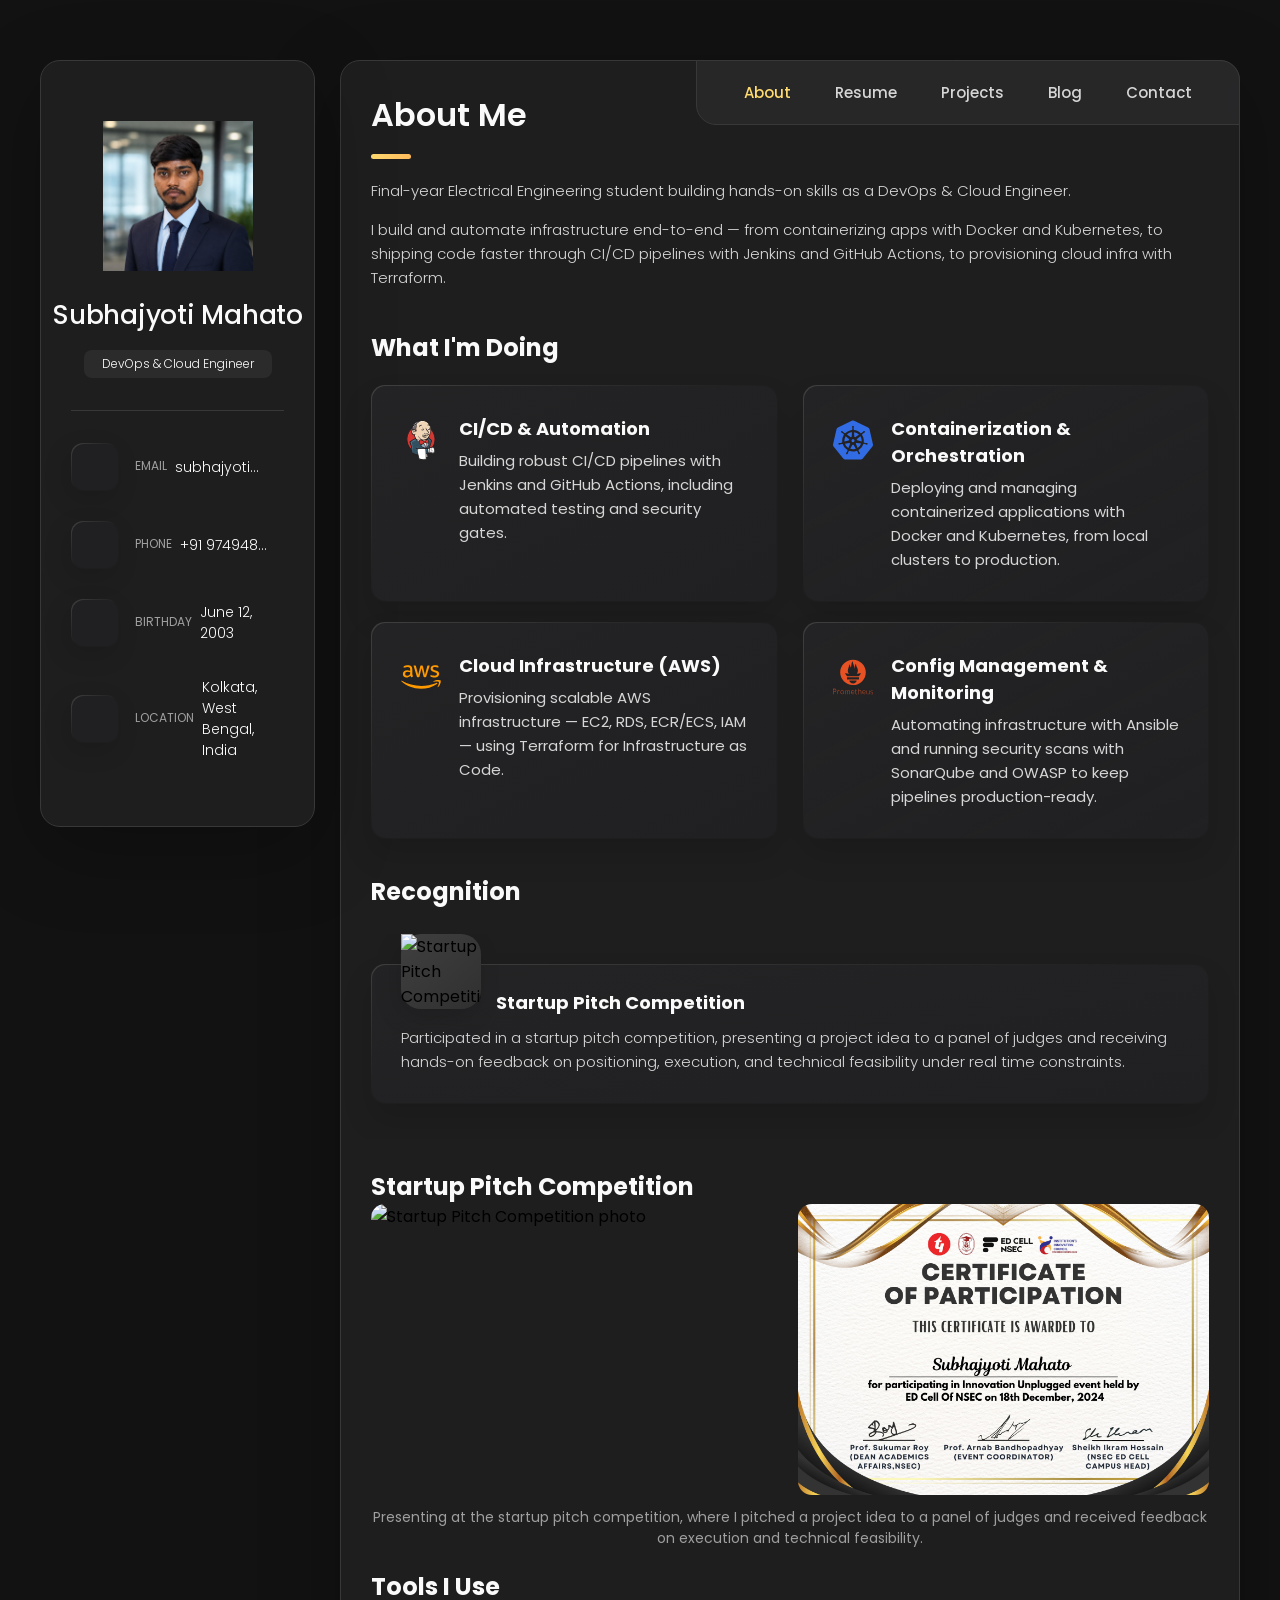
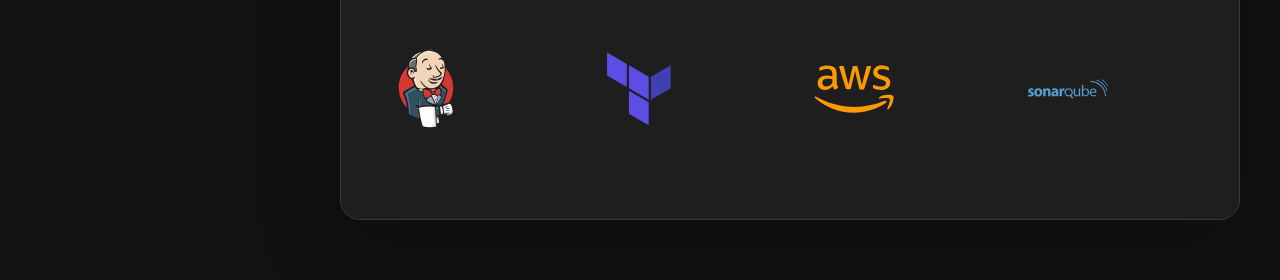
==== commit 1b16fddd: "add" ====
--- a/vcard-personal-portfolio/index.html
+++ b/vcard-personal-portfolio/index.html
@@ -48,7 +48,7 @@
         <div class="info-content">
           <h1 class="name" title="Subhajyoti Mahato">Subhajyoti Mahato</h1>
 
-          <p class="title">Devops Engineer</p>
+          <p class="title">DevOps & Cloud Engineer</p>
         </div>
 
         <button class="info_more-btn" data-sidebar-btn>
